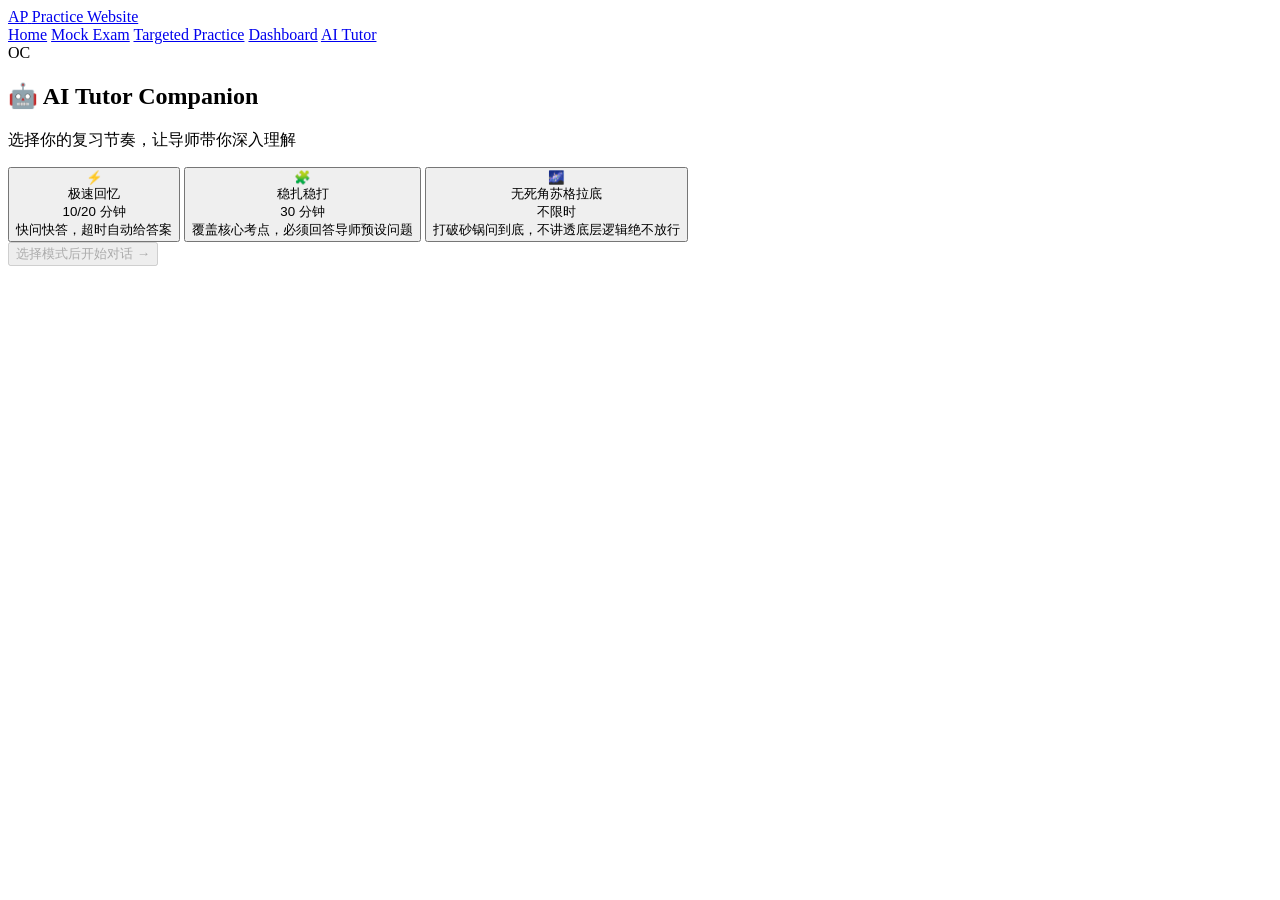
==== ai-tutor/index.html @ a59e093c "🤖 AI 导师模块" ====
<!DOCTYPE html>
<html lang="en">
<head>
  <meta charset="UTF-8">
  <meta name="viewport" content="width=device-width, initial-scale=1.0">
  <title>AI Tutor — AP Practice Website</title>
  <link rel="stylesheet" href="css/ai-tutor.css">
</head>
<body>

<!-- Top Nav -->
<header class="topnav">
  <div class="topnav-inner">
    <a href="../exam/index.html" class="brand">
      <span class="brand-mark">AP</span>
      <span class="brand-title">Practice Website</span>
    </a>
    <nav class="nav-links">
      <a href="../exam/index.html">Home</a>
      <a href="../exam/index.html">Mock Exam</a>
      <a href="../training/index.html">Targeted Practice</a>
      <a href="../dashboard/index.html">Dashboard</a>
      <a class="active" href="#">AI Tutor</a>
    </nav>
    <div class="user-avatar">
      <span class="avatar-text">OC</span>
    </div>
  </div>
</header>

<!-- Tutor Page -->
<main class="tutor-page">
  
  <!-- Mode Selection Panel -->
  <section class="mode-panel" id="mode-panel">
    <div class="mode-header">
      <h1>🤖 AI Tutor Companion</h1>
      <p class="mode-subtitle">选择你的复习节奏，让导师带你深入理解</p>
    </div>

    <div class="mode-grid">
      <button class="mode-card" data-mode="speed">
        <div class="mode-icon">⚡</div>
        <div class="mode-label">极速回忆</div>
        <div class="mode-time">10/20 分钟</div>
        <div class="mode-desc">快问快答，超时自动给答案</div>
      </button>

      <button class="mode-card" data-mode="steady">
        <div class="mode-icon">🧩</div>
        <div class="mode-label">稳扎稳打</div>
        <div class="mode-time">30 分钟</div>
        <div class="mode-desc">覆盖核心考点，必须回答导师预设问题</div>
      </button>

      <button class="mode-card" data-mode="socratic">
        <div class="mode-icon">🌌</div>
        <div class="mode-label">无死角苏格拉底</div>
        <div class="mode-time">不限时</div>
        <div class="mode-desc">打破砂锅问到底，不讲透底层逻辑绝不放行</div>
      </button>
    </div>

    <div class="mode-footer">
      <button class="start-tutor-btn" id="start-tutor-btn" disabled>
        选择模式后开始对话 →
      </button>
    </div>
  </section>

  <!-- Chat Interface -->
  <section class="chat-interface" id="chat-interface" style="display:none;">
    
    <!-- Tutor Header -->
    <div class="tutor-header">
      <div class="tutor-avatar">
        <div class="tutor-face">👩‍🏫</div>
        <div class="tutor-emotion" id="tutor-emotion">😐 中立</div>
      </div>
      <div class="tutor-info">
        <div class="tutor-name" id="tutor-name">明日香</div>
        <div class="tutor-role">你的 AP 微积分导师</div>
      </div>
      <div class="deep-logic-score">
        <div class="score-label">理解深度分</div>
        <div class="score-value" id="deep-logic-score">0</div>
        <div class="score-bar">
          <div class="score-fill" id="score-fill" style="width: 0%"></div>
        </div>
      </div>
      <button class="mode-switch-btn" id="mode-switch-btn">🔄 换模式</button>
    </div>

    <!-- Chat History -->
    <div class="chat-history" id="chat-history">
      <!-- Messages rendered by JS -->
    </div>

    <!-- Input Panel -->
    <div class="input-panel">
      <button class="input-btn" id="voice-btn" title="语音输入">
        🎤
      </button>
      <input type="text" class="chat-input" id="chat-input" placeholder="输入你的回答...">
      <button class="input-btn" id="image-btn" title="传图解答">
        🖼️
      </button>
      <button class="send-btn" id="send-btn">
        发送 →
      </button>
    </div>

  </section>

</main>

<!-- Mode Switch Modal -->
<div class="modal-overlay" id="mode-switch-modal" style="display:none;">
  <div class="modal">
    <h2>切换复习模式</h2>
    <div class="mode-mini-grid">
      <button class="mode-mini-card" data-mode="speed">
        <span class="mode-mini-icon">⚡</span>
        <span>极速回忆</span>
      </button>
      <button class="mode-mini-card" data-mode="steady">
        <span class="mode-mini-icon">🧩</span>
        <span>稳扎稳打</span>
      </button>
      <button class="mode-mini-card" data-mode="socratic">
        <span class="mode-mini-icon">🌌</span>
        <span>苏格拉底</span>
      </button>
    </div>
    <button class="modal-close" id="modal-close">取消</button>
  </div>
</div>

<script src="js/ai-tutor.js"></script>
</body>
</html>
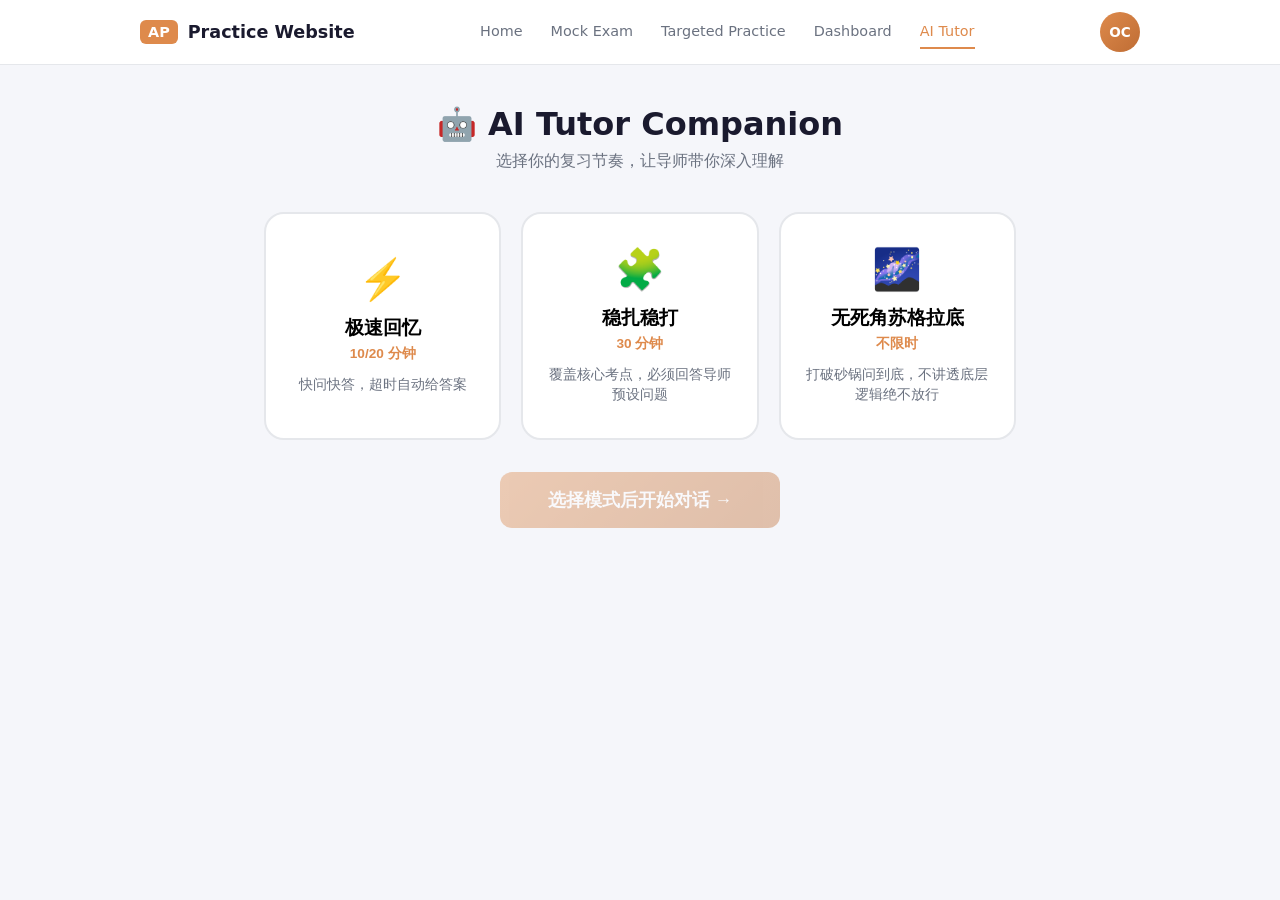
==== commit acc918e2: "🤖 AI 导师 API 桥接层 + System Prompt" ====
--- a/ai-tutor/index.html
+++ b/ai-tutor/index.html
@@ -136,6 +136,7 @@
   </div>
 </div>
 
+<script src="js/llm-bridge.js"></script>
 <script src="js/ai-tutor.js"></script>
 </body>
 </html>
--- a/ai-tutor/css/ai-tutor.css
+++ b/ai-tutor/css/ai-tutor.css
@@ -0,0 +1,465 @@
+/* AI Tutor - CSS */
+
+:root {
+  --bg: #f5f6fa;
+  --panel: #ffffff;
+  --ink: #1a1a2e;
+  --muted: #6b7280;
+  --line: #e5e7eb;
+  --accent: #de8a4c;
+  --accent-strong: #bf6d34;
+  --blue: #3b82f6;
+  --green: #22c55e;
+  --red: #ef4444;
+  --yellow: #f59e0b;
+  --purple: #8b5cf6;
+  --font: "Segoe UI", "PingFang SC", "Microsoft YaHei", system-ui, sans-serif;
+}
+
+* { box-sizing: border-box; margin: 0; padding: 0; }
+
+body {
+  font-family: var(--font);
+  background: var(--bg);
+  color: var(--ink);
+  min-height: 100vh;
+}
+
+/* ========== Top Nav ========== */
+.topnav {
+  background: var(--panel);
+  border-bottom: 1px solid var(--line);
+  padding: 0 24px;
+  position: sticky;
+  top: 0;
+  z-index: 100;
+}
+
+.topnav-inner {
+  max-width: 1000px;
+  margin: 0 auto;
+  display: flex;
+  align-items: center;
+  justify-content: space-between;
+  height: 64px;
+}
+
+.brand {
+  display: flex;
+  align-items: center;
+  gap: 10px;
+  text-decoration: none;
+  color: var(--ink);
+}
+
+.brand-mark {
+  background: var(--accent);
+  color: #fff;
+  font-weight: 800;
+  font-size: 0.9rem;
+  padding: 4px 8px;
+  border-radius: 6px;
+}
+
+.brand-title { font-weight: 700; font-size: 1.1rem; }
+
+.nav-links { display: flex; gap: 28px; }
+
+.nav-links a {
+  text-decoration: none;
+  color: var(--muted);
+  font-weight: 500;
+  font-size: 0.9rem;
+  padding: 8px 0;
+  border-bottom: 2px solid transparent;
+  transition: all 0.2s;
+}
+
+.nav-links a:hover { color: var(--ink); }
+.nav-links a.active { color: var(--accent); border-bottom-color: var(--accent); }
+
+.user-avatar {
+  width: 40px; height: 40px; border-radius: 50%;
+  background: linear-gradient(135deg, var(--accent), var(--accent-strong));
+  display: flex; align-items: center; justify-content: center;
+}
+
+.avatar-text { color: #fff; font-weight: 700; font-size: 0.85rem; }
+
+/* ========== Tutor Page ========== */
+.tutor-page {
+  max-width: 800px;
+  margin: 0 auto;
+  padding: 40px 24px;
+}
+
+/* ========== Mode Selection ========== */
+.mode-header {
+  text-align: center;
+  margin-bottom: 40px;
+}
+
+.mode-header h1 { font-size: 2rem; margin-bottom: 8px; }
+.mode-subtitle { color: var(--muted); font-size: 1rem; }
+
+.mode-grid {
+  display: grid;
+  grid-template-columns: repeat(3, 1fr);
+  gap: 20px;
+  margin-bottom: 32px;
+}
+
+.mode-card {
+  padding: 32px 20px;
+  border: 2px solid var(--line);
+  border-radius: 20px;
+  background: var(--panel);
+  cursor: pointer;
+  transition: all 0.3s;
+  text-align: center;
+}
+
+.mode-card:hover {
+  border-color: var(--blue);
+  transform: translateY(-4px);
+  box-shadow: 0 12px 30px rgba(0,0,0,0.08);
+}
+
+.mode-card.selected {
+  border-color: var(--accent);
+  background: #fff7ed;
+  box-shadow: 0 0 0 4px rgba(222, 138, 76, 0.15);
+}
+
+.mode-icon { font-size: 2.5rem; margin-bottom: 12px; }
+.mode-label { font-weight: 800; font-size: 1.2rem; margin-bottom: 4px; }
+.mode-time { font-size: 0.85rem; color: var(--accent); font-weight: 600; margin-bottom: 12px; }
+.mode-desc { font-size: 0.85rem; color: var(--muted); line-height: 1.5; }
+
+.mode-footer { text-align: center; }
+
+.start-tutor-btn {
+  padding: 16px 48px;
+  background: linear-gradient(135deg, var(--accent), var(--accent-strong));
+  color: #fff;
+  border: none;
+  border-radius: 12px;
+  font-size: 1.1rem;
+  font-weight: 700;
+  cursor: pointer;
+  transition: all 0.2s;
+}
+
+.start-tutor-btn:hover { transform: translateY(-1px); box-shadow: 0 8px 20px rgba(222,138,76,0.3); }
+.start-tutor-btn:disabled { opacity: 0.4; cursor: not-allowed; transform: none; }
+
+/* ========== Chat Interface ========== */
+.chat-interface {
+  background: var(--panel);
+  border-radius: 20px;
+  box-shadow: 0 4px 20px rgba(0,0,0,0.04);
+  overflow: hidden;
+  display: flex;
+  flex-direction: column;
+  height: calc(100vh - 180px);
+}
+
+/* ========== Tutor Header ========== */
+.tutor-header {
+  display: flex;
+  align-items: center;
+  gap: 16px;
+  padding: 16px 20px;
+  border-bottom: 1px solid var(--line);
+  background: #fafafa;
+}
+
+.tutor-avatar {
+  position: relative;
+  flex-shrink: 0;
+}
+
+.tutor-face {
+  width: 56px;
+  height: 56px;
+  border-radius: 50%;
+  background: linear-gradient(135deg, #fce7f3, #fbcfe8);
+  display: flex;
+  align-items: center;
+  justify-content: center;
+  font-size: 1.8rem;
+  border: 3px solid #f9a8d4;
+}
+
+.tutor-emotion {
+  position: absolute;
+  bottom: -8px;
+  left: 50%;
+  transform: translateX(-50%);
+  background: var(--panel);
+  border: 1px solid var(--line);
+  padding: 2px 8px;
+  border-radius: 10px;
+  font-size: 0.7rem;
+  white-space: nowrap;
+  transition: all 0.3s;
+}
+
+.tutor-info { flex: 1; }
+
+.tutor-name {
+  font-weight: 700;
+  font-size: 1.1rem;
+}
+
+.tutor-role {
+  font-size: 0.8rem;
+  color: var(--muted);
+}
+
+.deep-logic-score {
+  text-align: right;
+  min-width: 100px;
+}
+
+.score-label {
+  font-size: 0.7rem;
+  color: var(--muted);
+  margin-bottom: 2px;
+}
+
+.score-value {
+  font-weight: 800;
+  font-size: 1.5rem;
+  color: var(--accent);
+}
+
+.score-bar {
+  height: 4px;
+  background: #f3f4f6;
+  border-radius: 2px;
+  overflow: hidden;
+  margin-top: 4px;
+}
+
+.score-fill {
+  height: 100%;
+  background: linear-gradient(90deg, var(--accent), var(--yellow));
+  border-radius: 2px;
+  transition: width 0.5s ease;
+}
+
+.mode-switch-btn {
+  padding: 8px 12px;
+  border: 1px solid var(--line);
+  border-radius: 8px;
+  background: var(--panel);
+  font-size: 0.8rem;
+  cursor: pointer;
+  transition: all 0.2s;
+}
+
+.mode-switch-btn:hover { background: #f3f4f6; }
+
+/* ========== Chat History ========== */
+.chat-history {
+  flex: 1;
+  overflow-y: auto;
+  padding: 24px;
+  display: flex;
+  flex-direction: column;
+  gap: 16px;
+  background: #fafafa;
+}
+
+/* Message Bubbles */
+.message {
+  max-width: 75%;
+  display: flex;
+  flex-direction: column;
+}
+
+.message.tutor {
+  align-self: flex-start;
+}
+
+.message.user {
+  align-self: flex-end;
+}
+
+.bubble {
+  padding: 14px 18px;
+  border-radius: 18px;
+  font-size: 0.95rem;
+  line-height: 1.6;
+  animation: bubbleIn 0.3s ease;
+}
+
+@keyframes bubbleIn {
+  from { opacity: 0; transform: translateY(8px) scale(0.95); }
+  to { opacity: 1; transform: translateY(0) scale(1); }
+}
+
+.message.tutor .bubble {
+  background: var(--panel);
+  border: 1px solid var(--line);
+  border-bottom-left-radius: 4px;
+  color: var(--ink);
+}
+
+.message.user .bubble {
+  background: linear-gradient(135deg, var(--blue), #2563eb);
+  color: #fff;
+  border-bottom-right-radius: 4px;
+}
+
+.message-sender {
+  font-size: 0.7rem;
+  color: var(--muted);
+  margin-bottom: 4px;
+  font-weight: 600;
+}
+
+.message.user .message-sender {
+  text-align: right;
+  color: rgba(255,255,255,0.7);
+}
+
+/* ========== Input Panel ========== */
+.input-panel {
+  display: flex;
+  align-items: center;
+  gap: 12px;
+  padding: 16px 20px;
+  border-top: 1px solid var(--line);
+  background: var(--panel);
+}
+
+.chat-input {
+  flex: 1;
+  padding: 12px 16px;
+  border: 2px solid var(--line);
+  border-radius: 12px;
+  font-family: var(--font);
+  font-size: 0.95rem;
+  outline: none;
+  transition: border-color 0.2s;
+}
+
+.chat-input:focus {
+  border-color: var(--blue);
+}
+
+.input-btn {
+  width: 44px;
+  height: 44px;
+  border: 1px solid var(--line);
+  border-radius: 12px;
+  background: var(--panel);
+  font-size: 1.2rem;
+  cursor: pointer;
+  transition: all 0.2s;
+  display: flex;
+  align-items: center;
+  justify-content: center;
+}
+
+.input-btn:hover {
+  background: #f3f4f6;
+  border-color: var(--blue);
+}
+
+.send-btn {
+  padding: 12px 20px;
+  background: var(--accent);
+  color: #fff;
+  border: none;
+  border-radius: 12px;
+  font-weight: 700;
+  font-size: 0.9rem;
+  cursor: pointer;
+  transition: all 0.2s;
+}
+
+.send-btn:hover {
+  background: var(--accent-strong);
+  transform: translateY(-1px);
+}
+
+/* ========== Modal ========== */
+.modal-overlay {
+  position: fixed;
+  top: 0; left: 0; right: 0; bottom: 0;
+  background: rgba(0,0,0,0.4);
+  display: flex;
+  align-items: center;
+  justify-content: center;
+  z-index: 200;
+}
+
+.modal {
+  background: var(--panel);
+  border-radius: 20px;
+  padding: 32px;
+  max-width: 400px;
+  width: 90%;
+  box-shadow: 0 20px 60px rgba(0,0,0,0.15);
+}
+
+.modal h2 {
+  margin-bottom: 24px;
+  text-align: center;
+}
+
+.mode-mini-grid {
+  display: flex;
+  gap: 12px;
+  margin-bottom: 24px;
+}
+
+.mode-mini-card {
+  flex: 1;
+  padding: 16px 12px;
+  border: 2px solid var(--line);
+  border-radius: 12px;
+  background: var(--panel);
+  cursor: pointer;
+  text-align: center;
+  font-size: 0.85rem;
+  font-weight: 600;
+  transition: all 0.2s;
+}
+
+.mode-mini-card:hover {
+  border-color: var(--blue);
+  background: #eff6ff;
+}
+
+.mode-mini-card.selected {
+  border-color: var(--accent);
+  background: #fff7ed;
+}
+
+.mode-mini-icon {
+  display: block;
+  font-size: 1.5rem;
+  margin-bottom: 8px;
+}
+
+.modal-close {
+  width: 100%;
+  padding: 12px;
+  background: #f3f4f6;
+  border: none;
+  border-radius: 10px;
+  font-size: 0.9rem;
+  cursor: pointer;
+  color: var(--muted);
+}
+
+/* ========== Responsive ========== */
+@media (max-width: 640px) {
+  .mode-grid { grid-template-columns: 1fr; }
+  .tutor-header { flex-wrap: wrap; }
+  .deep-logic-score { width: 100%; text-align: left; }
+}
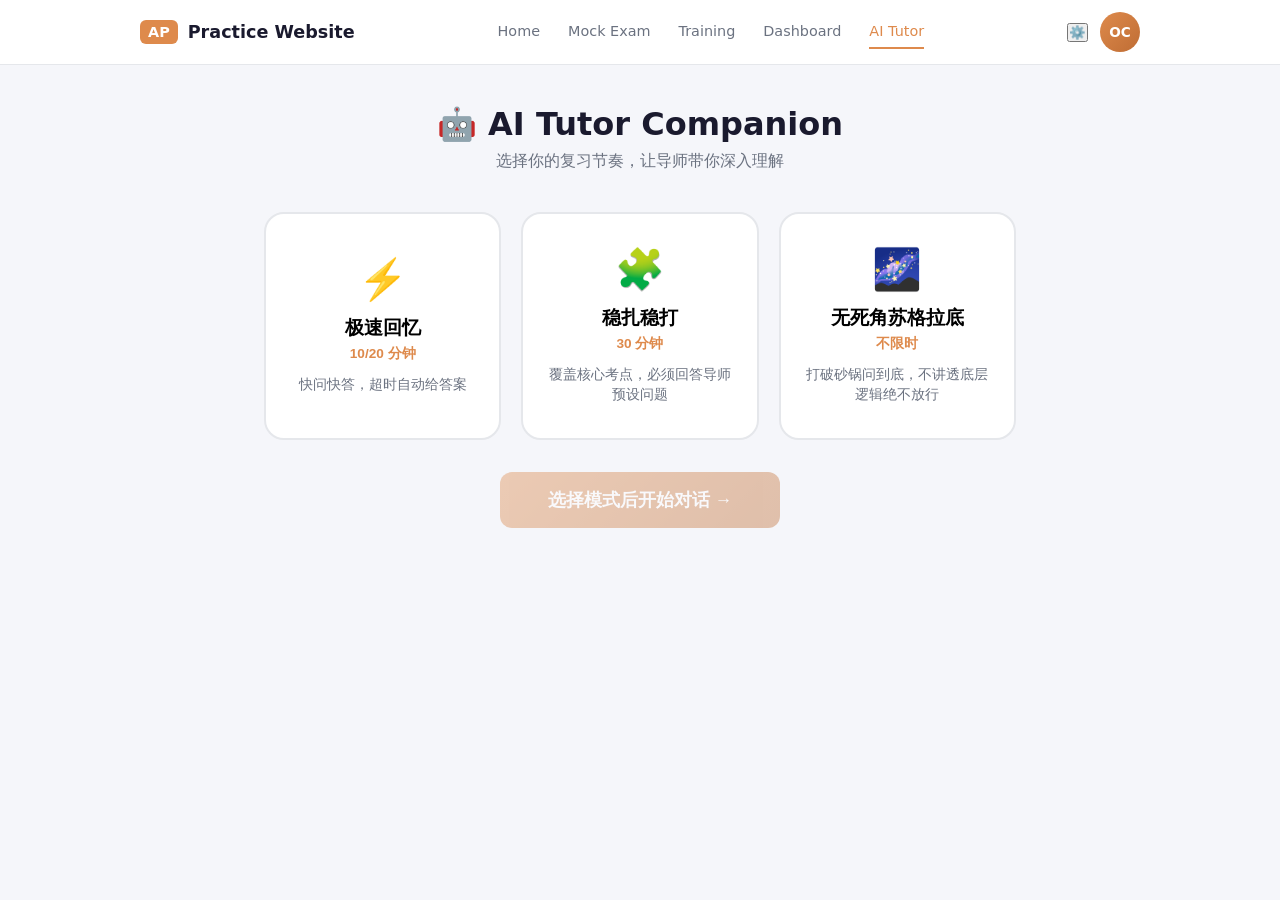
==== commit e3709c9e: "🌐 全局路由打通 + 首页复活" ====
--- a/ai-tutor/index.html
+++ b/ai-tutor/index.html
@@ -4,7 +4,10 @@
   <meta charset="UTF-8">
   <meta name="viewport" content="width=device-width, initial-scale=1.0">
   <title>AI Tutor — AP Practice Website</title>
+  <link rel="stylesheet" href="../components/global-nav.css">
   <link rel="stylesheet" href="css/ai-tutor.css">
+  <link rel="stylesheet" href="../components/global-nav.css">
+  <link rel="stylesheet" href="../components/settings-modal.css">
 </head>
 <body>
 
@@ -18,12 +21,13 @@
     <nav class="nav-links">
       <a href="../exam/index.html">Home</a>
       <a href="../exam/index.html">Mock Exam</a>
-      <a href="../training/index.html">Targeted Practice</a>
-      <a href="../dashboard/index.html">Dashboard</a>
+      <a href="../training/index.html">Training</a>
+      <a href="../dashboard/v2/index.html">Dashboard</a>
       <a class="active" href="#">AI Tutor</a>
     </nav>
-    <div class="user-avatar">
-      <span class="avatar-text">OC</span>
+    <div style="display:flex; gap:12px; align-items:center;">
+      <button class="settings-trigger" onclick="openSettings()" title="模型配置">⚙️</button>
+      <div class="user-avatar"><span class="avatar-text">OC</span></div>
     </div>
   </div>
 </header>
@@ -45,14 +49,12 @@
         <div class="mode-time">10/20 分钟</div>
         <div class="mode-desc">快问快答，超时自动给答案</div>
       </button>
-
       <button class="mode-card" data-mode="steady">
         <div class="mode-icon">🧩</div>
         <div class="mode-label">稳扎稳打</div>
         <div class="mode-time">30 分钟</div>
         <div class="mode-desc">覆盖核心考点，必须回答导师预设问题</div>
       </button>
-
       <button class="mode-card" data-mode="socratic">
         <div class="mode-icon">🌌</div>
         <div class="mode-label">无死角苏格拉底</div>
@@ -62,16 +64,13 @@
     </div>
 
     <div class="mode-footer">
-      <button class="start-tutor-btn" id="start-tutor-btn" disabled>
-        选择模式后开始对话 →
-      </button>
+      <button class="start-tutor-btn" id="start-tutor-btn" disabled>选择模式后开始对话 →</button>
     </div>
   </section>
 
   <!-- Chat Interface -->
   <section class="chat-interface" id="chat-interface" style="display:none;">
     
-    <!-- Tutor Header -->
     <div class="tutor-header">
       <div class="tutor-avatar">
         <div class="tutor-face">👩‍🏫</div>
@@ -84,59 +83,73 @@
       <div class="deep-logic-score">
         <div class="score-label">理解深度分</div>
         <div class="score-value" id="deep-logic-score">0</div>
-        <div class="score-bar">
-          <div class="score-fill" id="score-fill" style="width: 0%"></div>
+        <div class="score-bar"><div class="score-fill" id="score-fill" style="width:0%"></div></div>
+      </div>
+      <button class="settings-trigger" onclick="openSettings()" title="模型配置">⚙️</button>
+    </div>
+
+    <div class="chat-history" id="chat-history"></div>
+
+    <div class="input-panel">
+      <button class="input-btn" id="voice-btn" title="语音输入">🎤</button>
+      <input type="text" class="chat-input" id="chat-input" placeholder="输入你的回答...">
+      <button class="input-btn" id="image-btn" title="传图解答">🖼️</button>
+      <button class="send-btn" id="send-btn">发送 →</button>
+    </div>
+  </section>
+</main>
+
+<!-- Settings Modal -->
+<div class="settings-overlay" id="settings-overlay" style="display:none;">
+  <div class="settings-modal">
+    <div class="settings-header">
+      <h2>⚙️ 模型配置</h2>
+      <button class="settings-close" id="settings-close">✕</button>
+    </div>
+    <div class="settings-body">
+      <div class="settings-group">
+        <label>Base URL <span class="hint">（支持中转站代理）</span></label>
+        <input type="text" id="config-base-url" placeholder="https://api.openai.com/v1" spellcheck="false">
+      </div>
+      <div class="settings-group">
+        <label>API Key <span class="hint">（密码隐藏）</span></label>
+        <div class="key-input-wrapper">
+          <input type="password" id="config-api-key" placeholder="sk-... 或 AIzaSy..." spellcheck="false">
+          <button class="key-toggle" id="key-toggle">👁</button>
         </div>
       </div>
-      <button class="mode-switch-btn" id="mode-switch-btn">🔄 换模式</button>
+      <div class="settings-group">
+        <label>Model ID</label>
+        <input type="text" id="config-model-id" placeholder="gpt-4o / claude-3-5-sonnet / gemini-pro">
+        <div class="hint">常用：gpt-4o, claude-3-5-sonnet-20240620, gemini-pro, deepseek-chat</div>
+      </div>
+      <div class="settings-group">
+        <label>System Prompt <span class="hint">（AI 导师人格）</span></label>
+        <textarea id="config-system-prompt" rows="6"></textarea>
+      </div>
+      <div class="settings-group">
+        <label>快捷预设</label>
+        <div class="preset-buttons">
+          <button class="preset-btn" data-preset="gemini">🟢 Gemini</button>
+          <button class="preset-btn" data-preset="openai">🔵 OpenAI</button>
+          <button class="preset-btn" data-preset="claude">🟠 Claude</button>
+          <button class="preset-btn" data-preset="deepseek">🟣 DeepSeek</button>
+        </div>
+      </div>
     </div>
-
-    <!-- Chat History -->
-    <div class="chat-history" id="chat-history">
-      <!-- Messages rendered by JS -->
+    <div class="settings-footer">
+      <button class="settings-btn secondary" id="settings-reset">恢复默认</button>
+      <button class="settings-btn primary" id="settings-save">💾 保存配置</button>
     </div>
-
-    <!-- Input Panel -->
-    <div class="input-panel">
-      <button class="input-btn" id="voice-btn" title="语音输入">
-        🎤
-      </button>
-      <input type="text" class="chat-input" id="chat-input" placeholder="输入你的回答...">
-      <button class="input-btn" id="image-btn" title="传图解答">
-        🖼️
-      </button>
-      <button class="send-btn" id="send-btn">
-        发送 →
-      </button>
-    </div>
-
-  </section>
-
-</main>
-
-<!-- Mode Switch Modal -->
-<div class="modal-overlay" id="mode-switch-modal" style="display:none;">
-  <div class="modal">
-    <h2>切换复习模式</h2>
-    <div class="mode-mini-grid">
-      <button class="mode-mini-card" data-mode="speed">
-        <span class="mode-mini-icon">⚡</span>
-        <span>极速回忆</span>
-      </button>
-      <button class="mode-mini-card" data-mode="steady">
-        <span class="mode-mini-icon">🧩</span>
-        <span>稳扎稳打</span>
-      </button>
-      <button class="mode-mini-card" data-mode="socratic">
-        <span class="mode-mini-icon">🌌</span>
-        <span>苏格拉底</span>
-      </button>
-    </div>
-    <button class="modal-close" id="modal-close">取消</button>
+    <div class="settings-status" id="settings-status"></div>
   </div>
 </div>
 
+<!-- Scripts -->
+<script src="../js/api-config.js"></script>
+<script src="../components/settings-modal.js"></script>
 <script src="js/llm-bridge.js"></script>
 <script src="js/ai-tutor.js"></script>
+<script src="../components/global-nav.js"></script>
 </body>
 </html>
--- a/components/global-nav.css
+++ b/components/global-nav.css
@@ -0,0 +1,143 @@
+/* Global Navigation - CSS */
+
+:root {
+  --gn-bg: #ffffff;
+  --gn-border: #e5e7eb;
+  --gn-ink: #1a1a2e;
+  --gn-muted: #6b7280;
+  --gn-accent: #de8a4c;
+  --gn-blue: #3b82f6;
+  --gn-font: "Segoe UI", "PingFang SC", "Microsoft YaHei", system-ui, sans-serif;
+}
+
+.global-nav {
+  background: var(--gn-bg);
+  border-bottom: 1px solid var(--gn-border);
+  position: sticky;
+  top: 0;
+  z-index: 1000;
+  padding: 0 24px;
+}
+
+.global-nav-inner {
+  max-width: 1400px;
+  margin: 0 auto;
+  display: flex;
+  align-items: center;
+  justify-content: space-between;
+  height: 64px;
+}
+
+.gn-brand {
+  display: flex;
+  align-items: center;
+  gap: 10px;
+  text-decoration: none;
+  color: var(--gn-ink);
+}
+
+.gn-brand-mark {
+  background: var(--gn-accent);
+  color: #fff;
+  font-weight: 800;
+  font-size: 0.9rem;
+  padding: 4px 8px;
+  border-radius: 6px;
+}
+
+.gn-brand-title {
+  font-weight: 700;
+  font-size: 1.1rem;
+}
+
+.gn-brand-sub {
+  font-size: 0.75rem;
+  color: var(--gn-muted);
+  display: none;
+}
+
+@media (min-width: 900px) {
+  .gn-brand-sub { display: block; }
+}
+
+.gn-links {
+  display: flex;
+  gap: 24px;
+}
+
+.gn-link {
+  text-decoration: none;
+  color: var(--gn-muted);
+  font-weight: 500;
+  font-size: 0.9rem;
+  padding: 8px 0;
+  border-bottom: 2px solid transparent;
+  transition: 0.2s;
+  display: flex;
+  align-items: center;
+  gap: 6px;
+}
+
+.gn-link:hover { color: var(--gn-ink); }
+.gn-link.active { color: var(--gn-accent); border-bottom-color: var(--gn-accent); }
+.gn-link-icon { font-size: 1rem; }
+
+.gn-right {
+  display: flex;
+  align-items: center;
+  gap: 12px;
+}
+
+.gn-settings-btn {
+  padding: 8px 12px;
+  border: 1px solid var(--gn-border);
+  border-radius: 8px;
+  background: #fff;
+  font-size: 1.1rem;
+  cursor: pointer;
+  transition: 0.2s;
+}
+
+.gn-settings-btn:hover { background: #f3f4f6; transform: rotate(30deg); }
+
+.gn-avatar {
+  width: 40px;
+  height: 40px;
+  border-radius: 50%;
+  background: linear-gradient(135deg, var(--gn-accent), #bf6d34);
+  display: flex;
+  align-items: center;
+  justify-content: center;
+  color: #fff;
+  font-weight: 700;
+  font-size: 0.85rem;
+}
+
+/* Mobile hamburger */
+.gn-hamburger {
+  display: none;
+  background: none;
+  border: none;
+  font-size: 1.5rem;
+  cursor: pointer;
+  padding: 8px;
+}
+
+@media (max-width: 768px) {
+  .gn-links { display: none; }
+  .gn-hamburger { display: block; }
+  
+  .gn-links.open {
+    display: flex;
+    flex-direction: column;
+    position: absolute;
+    top: 64px;
+    left: 0;
+    right: 0;
+    background: #fff;
+    border-bottom: 1px solid var(--gn-border);
+    padding: 16px 24px;
+    gap: 16px;
+    box-shadow: 0 8px 20px rgba(0,0,0,0.1);
+  }
+}
--- a/components/global-nav.css
+++ b/components/global-nav.css
@@ -0,0 +1,143 @@
+/* Global Navigation - CSS */
+
+:root {
+  --gn-bg: #ffffff;
+  --gn-border: #e5e7eb;
+  --gn-ink: #1a1a2e;
+  --gn-muted: #6b7280;
+  --gn-accent: #de8a4c;
+  --gn-blue: #3b82f6;
+  --gn-font: "Segoe UI", "PingFang SC", "Microsoft YaHei", system-ui, sans-serif;
+}
+
+.global-nav {
+  background: var(--gn-bg);
+  border-bottom: 1px solid var(--gn-border);
+  position: sticky;
+  top: 0;
+  z-index: 1000;
+  padding: 0 24px;
+}
+
+.global-nav-inner {
+  max-width: 1400px;
+  margin: 0 auto;
+  display: flex;
+  align-items: center;
+  justify-content: space-between;
+  height: 64px;
+}
+
+.gn-brand {
+  display: flex;
+  align-items: center;
+  gap: 10px;
+  text-decoration: none;
+  color: var(--gn-ink);
+}
+
+.gn-brand-mark {
+  background: var(--gn-accent);
+  color: #fff;
+  font-weight: 800;
+  font-size: 0.9rem;
+  padding: 4px 8px;
+  border-radius: 6px;
+}
+
+.gn-brand-title {
+  font-weight: 700;
+  font-size: 1.1rem;
+}
+
+.gn-brand-sub {
+  font-size: 0.75rem;
+  color: var(--gn-muted);
+  display: none;
+}
+
+@media (min-width: 900px) {
+  .gn-brand-sub { display: block; }
+}
+
+.gn-links {
+  display: flex;
+  gap: 24px;
+}
+
+.gn-link {
+  text-decoration: none;
+  color: var(--gn-muted);
+  font-weight: 500;
+  font-size: 0.9rem;
+  padding: 8px 0;
+  border-bottom: 2px solid transparent;
+  transition: 0.2s;
+  display: flex;
+  align-items: center;
+  gap: 6px;
+}
+
+.gn-link:hover { color: var(--gn-ink); }
+.gn-link.active { color: var(--gn-accent); border-bottom-color: var(--gn-accent); }
+.gn-link-icon { font-size: 1rem; }
+
+.gn-right {
+  display: flex;
+  align-items: center;
+  gap: 12px;
+}
+
+.gn-settings-btn {
+  padding: 8px 12px;
+  border: 1px solid var(--gn-border);
+  border-radius: 8px;
+  background: #fff;
+  font-size: 1.1rem;
+  cursor: pointer;
+  transition: 0.2s;
+}
+
+.gn-settings-btn:hover { background: #f3f4f6; transform: rotate(30deg); }
+
+.gn-avatar {
+  width: 40px;
+  height: 40px;
+  border-radius: 50%;
+  background: linear-gradient(135deg, var(--gn-accent), #bf6d34);
+  display: flex;
+  align-items: center;
+  justify-content: center;
+  color: #fff;
+  font-weight: 700;
+  font-size: 0.85rem;
+}
+
+/* Mobile hamburger */
+.gn-hamburger {
+  display: none;
+  background: none;
+  border: none;
+  font-size: 1.5rem;
+  cursor: pointer;
+  padding: 8px;
+}
+
+@media (max-width: 768px) {
+  .gn-links { display: none; }
+  .gn-hamburger { display: block; }
+  
+  .gn-links.open {
+    display: flex;
+    flex-direction: column;
+    position: absolute;
+    top: 64px;
+    left: 0;
+    right: 0;
+    background: #fff;
+    border-bottom: 1px solid var(--gn-border);
+    padding: 16px 24px;
+    gap: 16px;
+    box-shadow: 0 8px 20px rgba(0,0,0,0.1);
+  }
+}
--- a/components/settings-modal.css
+++ b/components/settings-modal.css
@@ -0,0 +1,209 @@
+/* Settings Modal - CSS */
+
+.settings-overlay {
+  position: fixed;
+  top: 0; left: 0; right: 0; bottom: 0;
+  background: rgba(0,0,0,0.5);
+  display: flex;
+  align-items: center;
+  justify-content: center;
+  z-index: 300;
+  backdrop-filter: blur(4px);
+}
+
+.settings-modal {
+  background: #fff;
+  border-radius: 20px;
+  width: 90%;
+  max-width: 560px;
+  max-height: 90vh;
+  overflow-y: auto;
+  box-shadow: 0 20px 60px rgba(0,0,0,0.2);
+  animation: modalIn 0.3s ease;
+}
+
+@keyframes modalIn {
+  from { opacity: 0; transform: scale(0.95) translateY(10px); }
+  to { opacity: 1; transform: scale(1) translateY(0); }
+}
+
+.settings-header {
+  display: flex;
+  justify-content: space-between;
+  align-items: center;
+  padding: 24px 24px 16px;
+  border-bottom: 1px solid #e5e7eb;
+}
+
+.settings-header h2 {
+  font-size: 1.2rem;
+  margin: 0;
+}
+
+.settings-close {
+  width: 36px;
+  height: 36px;
+  border-radius: 50%;
+  border: 1px solid #e5e7eb;
+  background: #fff;
+  font-size: 1.1rem;
+  cursor: pointer;
+  transition: all 0.2s;
+}
+
+.settings-close:hover {
+  background: #f3f4f6;
+  border-color: #ef4444;
+  color: #ef4444;
+}
+
+.settings-body {
+  padding: 24px;
+  display: flex;
+  flex-direction: column;
+  gap: 20px;
+}
+
+.settings-group {
+  display: flex;
+  flex-direction: column;
+  gap: 6px;
+}
+
+.settings-group label {
+  font-weight: 600;
+  font-size: 0.9rem;
+  color: #1a1a2e;
+}
+
+.settings-group .hint {
+  font-size: 0.8rem;
+  color: #6b7280;
+  font-weight: 400;
+}
+
+.settings-group input[type="text"],
+.settings-group input[type="password"] {
+  padding: 12px 16px;
+  border: 2px solid #e5e7eb;
+  border-radius: 10px;
+  font-family: 'SF Mono', 'Consolas', monospace;
+  font-size: 0.9rem;
+  transition: border-color 0.2s;
+  outline: none;
+}
+
+.settings-group input:focus {
+  border-color: #3b82f6;
+}
+
+.settings-group textarea {
+  padding: 12px 16px;
+  border: 2px solid #e5e7eb;
+  border-radius: 10px;
+  font-family: inherit;
+  font-size: 0.9rem;
+  resize: vertical;
+  min-height: 120px;
+  transition: border-color 0.2s;
+  outline: none;
+}
+
+.settings-group textarea:focus {
+  border-color: #3b82f6;
+}
+
+.key-input-wrapper {
+  display: flex;
+  gap: 8px;
+}
+
+.key-input-wrapper input {
+  flex: 1;
+}
+
+.key-toggle {
+  padding: 12px;
+  border: 2px solid #e5e7eb;
+  border-radius: 10px;
+  background: #fff;
+  cursor: pointer;
+  font-size: 1.1rem;
+  transition: all 0.2s;
+}
+
+.key-toggle:hover {
+  background: #f3f4f6;
+}
+
+.preset-buttons {
+  display: flex;
+  gap: 8px;
+  flex-wrap: wrap;
+}
+
+.preset-btn {
+  padding: 8px 16px;
+  border: 2px solid #e5e7eb;
+  border-radius: 8px;
+  background: #fff;
+  font-size: 0.85rem;
+  font-weight: 600;
+  cursor: pointer;
+  transition: all 0.2s;
+}
+
+.preset-btn:hover {
+  border-color: #3b82f6;
+  background: #eff6ff;
+}
+
+.settings-footer {
+  display: flex;
+  justify-content: flex-end;
+  gap: 12px;
+  padding: 16px 24px;
+  border-top: 1px solid #e5e7eb;
+}
+
+.settings-btn {
+  padding: 12px 24px;
+  border-radius: 10px;
+  font-weight: 600;
+  font-size: 0.95rem;
+  cursor: pointer;
+  transition: all 0.2s;
+  border: none;
+}
+
+.settings-btn.primary {
+  background: #de8a4c;
+  color: #fff;
+}
+
+.settings-btn.primary:hover {
+  background: #bf6d34;
+}
+
+.settings-btn.secondary {
+  background: #f3f4f6;
+  color: #6b7280;
+}
+
+.settings-btn.secondary:hover {
+  background: #e5e7eb;
+}
+
+.settings-status {
+  text-align: center;
+  padding: 8px 24px 16px;
+  font-size: 0.85rem;
+  color: #22c55e;
+  font-weight: 600;
+  opacity: 0;
+  transition: opacity 0.3s;
+}
+
+.settings-status.show {
+  opacity: 1;
+}
